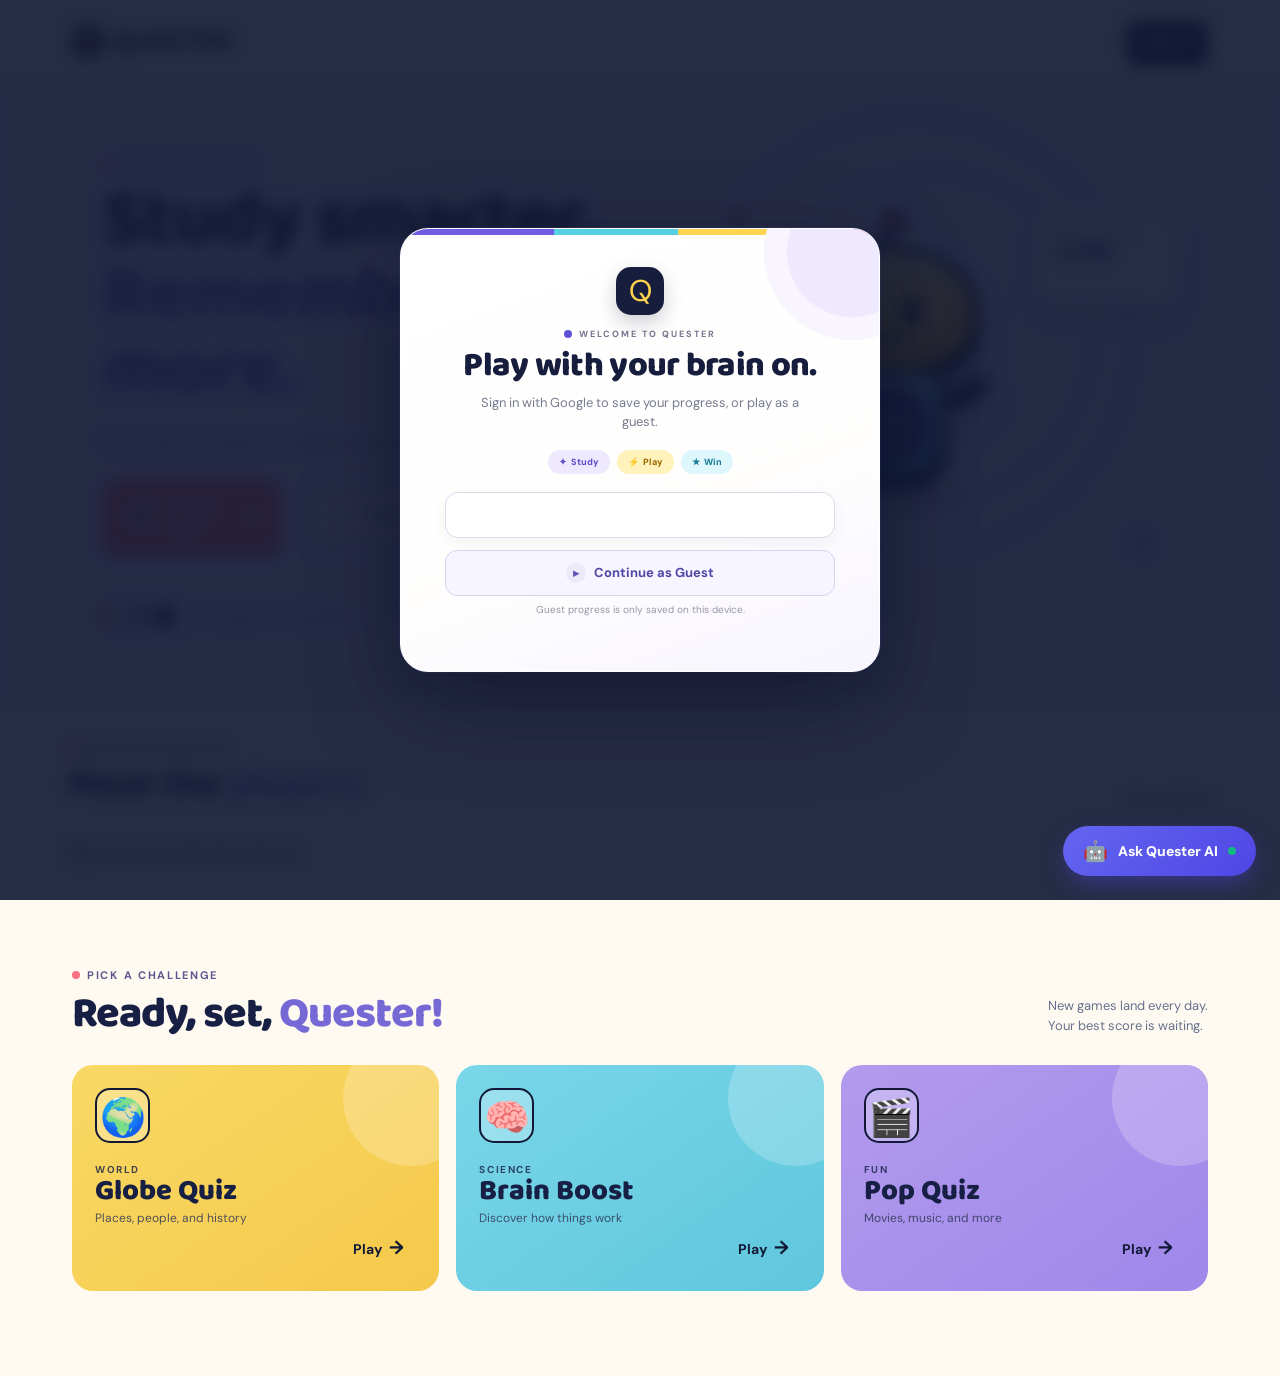
==== index.html @ 25adebd9 "Make room joining immediate and stabilize lobby" ====
<!doctype html>
<html lang="en">
  <head>
    <meta charset="UTF-8" />
    <meta name="viewport" content="width=device-width, initial-scale=1, viewport-fit=cover, interactive-widget=resizes-content" />
    <meta name="theme-color" content="#111833" />
    <title>QUESTER — Play smart</title>
    <link rel="preconnect" href="https://fonts.googleapis.com" />
    <link rel="preconnect" href="https://fonts.gstatic.com" crossorigin />
    <link href="https://fonts.googleapis.com/css2?family=Baloo+2:wght@600;700;800&family=DM+Sans:wght@400;500;700&display=swap" rel="stylesheet" />
    <link rel="stylesheet" href="styles.css?v=8" />
    <style>
      .flashcard-home-button{border:2px solid #7769d5;border-radius:13px;padding:13px 16px;color:#4d409f;background:#fffaf1;text-decoration:none;font:700 14px "DM Sans",sans-serif;white-space:nowrap}
      .flashcard-home-button:hover{background:#ece8ff}
    </style>
    <link rel="stylesheet" href="trivia.css" />
    <link rel="stylesheet" href="multiplayer.css?v=3" />
    <link rel="stylesheet" href="people.css" />
    <link rel="stylesheet" href="bot.css?v=2" />
    <link rel="stylesheet" href="bot-mobile.css?v=2" />
    <link rel="stylesheet" href="avatar.css?v=2" />
    <link rel="stylesheet" href="chat.css" />
    <link rel="stylesheet" href="home-mobile.css?v=8" />
    <script src="https://accounts.google.com/gsi/client" async defer></script>
    <script src="js/config.js?v=3"></script>
  </head>
  <body>
    <div class="noise"></div>
    <header class="topbar">
      <a class="brand" href="#" aria-label="Quester home"><span class="brand-mark">Q</span>QUESTER</a>
      <div class="top-actions" id="guestActions">
        <button class="button small" data-open-auth="login">Sign in</button>
      </div>
      <button class="profile hidden" id="profileButton" type="button" aria-label="Open player dashboard"></button>
    </header>

    <main>
      <section class="hero">
        <div class="hero-copy">
          <p class="eyebrow"><span></span> DAILY BRAIN BOOST</p>
          <h1>Study smarter.<br /><em>Remember more.</em></h1>
          <p class="hero-text">Turn notes into flashcards and play quick quizzes with friends.</p>
          <div class="hero-actions">
            <a class="flashcard-home-button" href="study.html"><span class="action-icon">✦</span><b>Flashcards</b><span class="action-arrow">→</span></a>
            <a class="button play-now home-cta" href="game.html"><span class="action-icon">🎮</span><b>Create room</b><span class="action-arrow">→</span></a>
            <button class="how-button" id="openJoinRoom"><span class="action-icon">👥</span><b>Join room</b><span class="action-arrow">→</span></button>
          </div>
          <div class="social-proof">
            <div class="faces"><b>J</b><b>M</b><b>A</b><b>+</b></div>
            <p>Join <strong>28,000+</strong> curious players</p>
          </div>
        </div>
        <div class="hero-art" aria-hidden="true">
          <div class="orbit orbit-one"></div>
          <div class="orbit orbit-two"></div>
          <div class="spark s1">✦</div>
          <div class="spark s2">✦</div>
          <div class="spark s3">+</div>
          <div class="gizmo-bot">
            <div class="bot-shadow"></div>
            <div class="antenna"></div>
            <div class="bot-head">
              <span class="head-gloss"></span>
              <span class="eye"></span>
              <span class="eye"></span>
              <span class="smile"></span>
            </div>
            <div class="bot-body"><span class="bot-core"></span><span>G</span></div>
            <div class="arm left"><i></i></div>
            <div class="arm right"><i></i></div>
          </div>
          <div class="float-card card-score">
            <small>TODAY'S SCORE</small>
            <strong>1,240</strong>
            <span>↑ 18% from yesterday</span>
          </div>
          <div class="float-card card-streak">
            <span class="fire">🔥</span>
            <div>
              <small>YOUR STREAK</small>
              <strong>7 days</strong>
            </div>
          </div>
        </div>
      </section>

      <section class="people-home" id="peopleHome">
        <div class="people-home-head">
          <div>
            <p class="eyebrow"><span></span> QUESTER COMMUNITY</p>
            <h2>Meet the <em>players.</em></h2>
          </div>
          <a href="#" id="viewProfileLink">View profile →</a>
        </div>
        <div class="people-home-grid" id="peopleHomeGrid"></div>
      </section>

      <section class="games" id="games">
        <div class="section-heading">
          <div>
            <p class="eyebrow"><span></span> PICK A CHALLENGE</p>
            <h2>Ready, set, <em>Quester!</em></h2>
          </div>
          <p>New games land every day.<br />Your best score is waiting.</p>
        </div>
        <div class="game-grid">
          <article class="game-card memory">
            <div class="card-icon">🌍</div>
            <div>
              <p>WORLD</p>
              <h3>Globe Quiz</h3>
              <span>Places, people, and history</span>
            </div>
            <button data-game="world">Play <b>→</b></button>
          </article>
          <article class="game-card words">
            <div class="card-icon">🧠</div>
            <div>
              <p>SCIENCE</p>
              <h3>Brain Boost</h3>
              <span>Discover how things work</span>
            </div>
            <button data-game="science">Play <b>→</b></button>
          </article>
          <article class="game-card logic">
            <div class="card-icon">🎬</div>
            <div>
              <p>FUN</p>
              <h3>Pop Quiz</h3>
              <span>Movies, music, and more</span>
            </div>
            <button data-game="fun">Play <b>→</b></button>
          </article>
        </div>
      </section>
    </main>

    <div class="modal hidden" id="authModal" role="dialog" aria-modal="true" aria-labelledby="authTitle">
      <div class="modal-panel auth-panel">
        <button class="close" data-close="authModal" aria-label="Close">×</button>
        <div class="mini-brand"><span class="brand-mark">Q</span></div>
        <p class="eyebrow center"><span></span> WELCOME TO QUESTER</p>
        <h2 id="authTitle">Play with your brain on.</h2>
        <p class="auth-subtitle" id="authSubtitle">Sign in with Google to save your progress, or play as a guest.</p>
        <div class="auth-perks" aria-hidden="true">
          <span><i>✦</i> Study</span>
          <span><i>⚡</i> Play</span>
          <span><i>★</i> Win</span>
        </div>
        <div class="google-button-shell"><div id="googleSignIn" aria-label="Continue with Google"></div></div>
        <button class="guest-button" id="guestSignIn" type="button"><span>▶</span> Continue as Guest</button>
        <p class="guest-note">Guest progress is only saved on this device.</p>
        <p class="form-note" id="formNote"></p>
      </div>

    </div>
    <div class="modal hidden" id="gameModal" role="dialog" aria-modal="true" aria-labelledby="gameTitle">
      <div class="modal-panel game-panel">
        <button class="close" data-close="gameModal" aria-label="Close">×</button>
        <div class="game-top">
          <span id="gameKind">TRIVIA</span>
          <strong>Score: <b id="score">0</b></strong>
        </div>
        <div class="progress-track"><span id="progressBar"></span></div>
        <p class="question-count" id="questionCount">QUESTION 1 OF 5</p>
        <h2 id="gameTitle">Question goes here</h2>
        <p id="gameInstruction">Choose the best answer.</p>
        <div class="board trivia-board" id="gameBoard"></div>
        <p class="answer-note" id="answerNote"></p>
        <button class="button full hidden" id="nextQuestion">Next question <span>→</span></button>
        <button class="button full hidden" id="restartGame">Play again <span>↻</span></button>
      </div>

    </div>
    <div class="modal hidden" id="joinRoomModal" role="dialog" aria-modal="true" aria-labelledby="joinRoomTitle">
      <div class="modal-panel join-panel">
        <button class="close" id="closeJoinRoom" aria-label="Close">×</button>
        <p class="eyebrow center"><span></span> MULTIPLAYER TRIVIA</p>
        <div class="join-icon">🏆</div>
        <h2 id="joinRoomTitle">Join a room</h2>
        <p>Enter the 6-character room ID shared by your friend.</p>
        <form id="joinRoomForm">
          <input id="homeRoomCode" maxlength="6" inputmode="numeric" pattern="[0-9]{6}" placeholder="ROOM ID" autocomplete="off" required />
          <p class="join-room-note" id="joinRoomNote" aria-live="polite"></p>
          <button class="button full" id="joinRoomSubmit" type="submit">Join game <span>→</span></button>
        </form>
      </div>

    </div>
    <div class="toast hidden" id="toast"></div>
    <script src="app.js?v=14"></script>
    <script src="chat.js?v=2"></script>
  </body>
</html>
---- styles.css ----
:root{--navy:#121936;--ink:#172044;--cream:#fffaf1;--yellow:#ffd84d;--pink:#f86e83;--blue:#72d4e8;--purple:#9f87eb;--muted:#69718d}*{box-sizing:border-box}body{margin:0;background:var(--cream);color:var(--ink);font-family:"DM Sans",sans-serif}.noise{position:fixed;z-index:10;inset:0;pointer-events:none;opacity:.035;background-image:url("data:image/svg+xml,%3Csvg viewBox='0 0 180 180' xmlns='http://www.w3.org/2000/svg'%3E%3Cfilter id='n'%3E%3CfeTurbulence type='fractalNoise' baseFrequency='.9' numOctaves='4' stitchTiles='stitch'/%3E%3C/filter%3E%3Crect width='100%25' height='100%25' filter='url(%23n)' opacity='.8'/%3E%3C/svg%3E")}.topbar{height:82px;max-width:1200px;margin:auto;padding:0 32px;display:flex;align-items:center;justify-content:space-between;position:relative;z-index:20}.brand{font-family:"Baloo 2";font-size:27px;font-weight:800;letter-spacing:1px;color:var(--navy);text-decoration:none;display:flex;gap:8px;align-items:center}.brand-mark{height:31px;width:31px;border-radius:10px;background:var(--navy);color:var(--yellow);display:grid;place-items:center;font-size:21px;line-height:1;transform:rotate(-8deg)}.top-actions{display:flex;align-items:center;gap:20px}.text-button,.how-button{border:0;background:transparent;color:var(--ink);font:700 15px "DM Sans";cursor:pointer}.button{border:0;border-radius:13px;padding:15px 22px;background:var(--navy);color:#fff;font:700 15px "DM Sans";cursor:pointer;box-shadow:0 5px 0 #0a102b;transition:.2s transform,.2s box-shadow}.button:hover{transform:translateY(-2px);box-shadow:0 7px 0 #0a102b}.button:active{transform:translateY(3px);box-shadow:0 2px 0 #0a102b}.button.small{padding:11px 18px;border-radius:11px;font-size:14px}.hidden{display:none!important}.profile{border:3px solid #fff;width:80px;height:80px;border-radius:50%;background:var(--purple);color:#fff;font:800 32px "Baloo 2";cursor:pointer;box-shadow:0 4px 16px #00000028;position:relative;z-index:21;flex-shrink:0;display:grid;place-items:center;padding:0;background-size:cover;background-position:center;background-repeat:no-repeat;overflow:hidden}main{overflow:hidden}.hero{min-height:535px;background:#ece6fd;position:relative;display:flex;gap:30px;padding:76px max(8vw,32px);isolation:isolate}.hero-copy{max-width:530px;z-index:2}.eyebrow{font-size:11px;letter-spacing:1.7px;font-weight:700;color:#5b5790;margin:0 0 12px;display:flex;align-items:center;gap:7px}.eyebrow span{height:8px;width:8px;border-radius:50%;background:var(--pink)}h1,h2,h3{font-family:"Baloo 2";margin:0;font-weight:800;line-height:.96}h1{font-size:clamp(56px,6.1vw,82px);letter-spacing:-2px}h1 em,h2 em{font-style:normal;color:#7769d5}.hero-text{line-height:1.6;color:#59617d;max-width:465px;margin:20px 0 25px;font-size:16px}.hero-actions{display:flex;align-items:center;gap:25px}.play-now{background:var(--pink);box-shadow:0 5px 0 #d84e6c;padding:16px 24px}.play-now:hover{box-shadow:0 7px 0 #d84e6c}.play-now:active{box-shadow:0 2px 0 #d84e6c}.play-now span{font-size:20px;margin-left:13px}.how-button i{font-style:normal;border:1.5px solid var(--ink);border-radius:50%;padding:3px 4px 3px 5px;font-size:10px;margin-right:7px}.social-proof{display:flex;align-items:center;gap:11px;margin-top:53px;font-size:12px;color:#67708a}.social-proof p{margin:0}.faces{display:flex}.faces b{width:25px;height:25px;margin-left:-6px;border:2px solid #ece6fd;border-radius:50%;display:grid;place-items:center;font-size:10px;color:#fff;background:#e28b73}.faces b:nth-child(2){background:#6db9c9}.faces b:nth-child(3){background:#8c78c8}.faces b:nth-child(4){background:var(--navy)}.hero-art{position:relative;flex:1;min-width:420px}.orbit{position:absolute;border:2px solid #c6bcf0;border-radius:50%;z-index:-1}.orbit-one{width:440px;height:440px;top:-42px;left:6%}.orbit-two{width:330px;height:330px;top:13px;left:20%;border-style:dashed}.gizmo-bot{position:absolute;top:87px;left:25%;width:218px;height:270px}.bot-head{height:132px;width:190px;background:var(--yellow);border:7px solid var(--navy);border-radius:49% 49% 43% 43%;position:relative;display:flex;align-items:center;justify-content:center;gap:31px;box-shadow:inset 0 -9px #e5b937}.eye{height:28px;width:19px;background:var(--navy);border-radius:50%}.smile{position:absolute;bottom:25px;width:34px;height:17px;border:5px solid var(--navy);border-top:0;border-radius:0 0 30px 30px}.antenna{height:34px;width:8px;background:var(--navy);position:absolute;top:-26px;left:91px;transform:rotate(18deg)}.antenna:after{content:"";height:18px;width:18px;background:var(--pink);border:4px solid var(--navy);border-radius:50%;position:absolute;top:-12px;left:-6px}.bot-body{position:absolute;top:123px;left:35px;width:123px;height:112px;border-radius:22px 22px 39px 39px;background:var(--blue);border:7px solid var(--navy);display:grid;place-items:center;font:800 57px "Baloo 2";color:var(--navy)}.arm{position:absolute;top:145px;width:42px;height:17px;background:var(--navy);border-radius:15px}.arm.left{left:2px;transform:rotate(31deg)}.arm.right{right:19px;transform:rotate(-31deg)}.float-card{position:absolute;background:#fff;border-radius:13px;padding:14px 16px;box-shadow:0 13px 25px #50477a22}.float-card small{display:block;font-size:9px;font-weight:700;letter-spacing:1.1px;color:#727993}.float-card strong{display:block;font:800 24px "Baloo 2";line-height:1.05}.float-card span{font-size:10px;color:#3aab7b}.card-score{top:57px;right:0;transform:rotate(4deg)}.card-streak{display:flex;gap:8px;align-items:center;bottom:67px;left:1%;transform:rotate(-4deg)}.card-streak .fire{font-size:27px}.card-streak strong{font-size:18px}.spark{position:absolute;font-weight:bold;color:var(--pink);font-size:30px}.s1{top:39px;left:12%}.s2{bottom:65px;right:5%;color:#796cda}.s3{top:135px;right:8%;font-size:42px;color:#79cfdd}.games{max-width:1200px;margin:auto;padding:75px 32px 85px}.section-heading{display:flex;justify-content:space-between;align-items:end;margin-bottom:30px}.section-heading h2{font-size:43px;letter-spacing:-1px}.section-heading>p{color:#68718d;font-size:13px;line-height:1.5;margin:0}.game-grid{display:grid;grid-template-columns:repeat(3,1fr);gap:17px}.game-card{min-height:226px;padding:23px;border-radius:21px;display:flex;flex-direction:column;position:relative;overflow:hidden;transition:all 0.3s cubic-bezier(0.4,0,0.2,1);cursor:default}.game-card:hover{transform:translateY(-6px);box-shadow:0 20px 40px -12px rgba(0,0,0,0.2)}.game-card:after{content:"";width:135px;height:135px;border-radius:50%;position:absolute;right:-39px;top:-34px;background:#ffffff35;transition:all 0.4s ease}.game-card:hover:after{transform:scale(1.3);right:-25px;top:-25px}.memory{background:linear-gradient(145deg,#f9d864,#f5c94b)}.words{background:linear-gradient(145deg,#7ad6e9,#5fc7dd)}.logic{background:linear-gradient(145deg,#b29bed,#9f87eb)}.card-icon{font:800 37px "Baloo 2";width:55px;height:55px;border:2px solid var(--navy);border-radius:15px;display:grid;place-items:center;background:#fff4;color:var(--navy);transition:all 0.3s ease}.game-card:hover .card-icon{transform:scale(1.1) rotate(-5deg);background:#ffffff55}.game-card p{font-size:10px;font-weight:700;letter-spacing:1.6px;margin:20px 0 2px;opacity:0.8}.game-card h3{font-size:29px;transition:all 0.2s ease}.game-card:hover h3{transform:translateX(4px)}.game-card span{font-size:12px;color:#303958;opacity:0.85}.game-card button{align-self:flex-end;margin-top:auto;background:transparent;border:0;color:var(--navy);font:700 14px "DM Sans";cursor:pointer;transition:all 0.2s ease;padding:8px 12px;border-radius:10px}.game-card button:hover{background:#00000015;transform:translateX(2px)}.game-card button b{font-size:19px;margin-left:4px}.modal{position:fixed;z-index:50;inset:0;background:#11183399;display:grid;place-items:center;padding:20px}.modal-panel{background:var(--cream);width:min(100%,445px);border-radius:24px;padding:34px;position:relative;box-shadow:0 20px 60px #0005}.close{position:absolute;right:17px;top:13px;border:0;background:transparent;font-size:30px;color:#69718d;cursor:pointer}.mini-brand{display:flex;justify-content:center;margin-bottom:18px}.mini-brand .brand-mark{width:39px;height:39px;font-size:26px}.center{justify-content:center}.auth-panel h2{text-align:center;font-size:35px;letter-spacing:-.7px}.auth-subtitle{text-align:center;color:var(--muted);font-size:13px;margin:8px auto 21px;line-height:1.5}.google-button{width:100%;border:1px solid #d8dae3;background:#fff;border-radius:12px;padding:13px;cursor:pointer;color:#29304a;font:700 14px "DM Sans"}.google-g{font:700 20px Arial;color:#4285f4;margin-right:9px}.divider{display:flex;align-items:center;gap:10px;color:#9aa0b2;font-size:11px;margin:19px 0}.divider:before,.divider:after{content:"";height:1px;background:#e0e1e7;flex:1}form label{font-size:12px;font-weight:700;display:block;margin:12px 0;color:#434b69}input{display:block;width:100%;margin-top:6px;padding:12px;border:1px solid #d7d9e3;border-radius:10px;background:#fff;font:14px "DM Sans";outline-color:#8576dc}.full{width:100%;margin-top:10px}.switch-copy,.form-note{text-align:center;font-size:12px;color:#69718d;margin:20px 0 0}.switch-copy button{border:0;background:transparent;color:#7263d1;font-weight:700;cursor:pointer}.form-note{color:#e15870;margin-top:10px;min-height:15px}.game-panel{width:min(100%,500px);text-align:center}.game-top{display:flex;justify-content:space-between;font-size:11px;font-weight:700;color:#6c7390;letter-spacing:1px}.game-top b{color:#7668d4}.game-panel h2{font-size:39px;margin-top:19px}.game-panel>p{font-size:13px;color:#6b728c;margin:5px 0 19px}.board{display:grid;grid-template-columns:repeat(4,1fr);gap:10px}.tile{aspect-ratio:1;border:0;border-radius:13px;background:#7769d5;color:transparent;font:700 28px "Baloo 2";cursor:pointer;transition:.2s transform,.2s background}.tile:hover{transform:translateY(-2px)}.tile.revealed,.tile.matched{background:#f7d965;color:var(--navy)}.tile.matched{background:#86d9ae}.toast{position:fixed;bottom:25px;left:50%;transform:translateX(-50%);z-index:100;background:var(--navy);color:#fff;padding:12px 17px;border-radius:10px;font-size:13px;box-shadow:0 4px 20px #0003}@media(max-width:760px){.topbar{padding:0 19px;height:71px}.hero{padding:56px 25px 46px;min-height:0}.hero-art{display:none}.hero-copy{max-width:none}.social-proof{margin-top:37px}.games{padding:52px 20px}.section-heading{align-items:start}.section-heading>p{display:none}.game-grid{grid-template-columns:1fr}.game-card{min-height:180px}.top-actions{gap:10px}h1{font-size:58px}.modal-panel{padding:29px 22px}}

.auth-required{overflow:hidden}.auth-required #authModal{background:#111833e8;backdrop-filter:blur(8px)}.auth-required #authModal .close{display:none}.auth-required #authModal .modal-panel{animation:auth-arrive .28s ease-out}@keyframes auth-arrive{from{opacity:0;transform:translateY(14px) scale(.98)}to{opacity:1;transform:none}}
.guest-button{display:flex;align-items:center;justify-content:center;gap:8px;width:100%;margin-top:11px;padding:12px;border:1.5px solid #d2cbea;border-radius:12px;background:#f3f0ff;color:#5b4dc7;font:800 13px "DM Sans",sans-serif;cursor:pointer;transition:.18s}.guest-button:hover{border-color:#8f82e3;background:#eae5ff;transform:translateY(-1px)}.guest-button span{display:grid;width:20px;height:20px;place-items:center;border-radius:50%;background:#ded7ff;font-size:8px}.guest-note{margin:7px 0 0;color:#9993aa;font-size:10px;text-align:center}

/* Login quest — colorful for kids, clean for focus */
#authModal{background:linear-gradient(145deg,#201b4acc,#152348df);backdrop-filter:blur(7px)}
#authModal:before,#authModal:after{position:absolute;border-radius:50%;content:"";pointer-events:none}
#authModal:before{top:7%;left:7%;width:150px;height:150px;border:3px dashed #ffd64f66}
#authModal:after{right:8%;bottom:8%;width:110px;height:110px;background:#4fd2e52e;box-shadow:0 0 0 24px #795fe91c}
#authModal .auth-panel{overflow:hidden;width:min(100%,470px);padding:28px 36px 30px;border:1px solid #fff;border-top:7px solid #ffd34e;border-radius:26px;background:#fffdf7;box-shadow:0 26px 70px #090d2959}
#authModal .auth-panel:before{position:absolute;top:0;left:0;width:100%;height:7px;background:linear-gradient(90deg,#ff6684 0 25%,#ffd34e 25% 50%,#53cce4 50% 75%,#7663df 75%);content:""}
#authModal .auth-panel:after{position:absolute;z-index:0;top:-50px;right:-55px;width:145px;height:145px;border-radius:48%;background:#eee9ff;content:"";transform:rotate(25deg)}
#authModal .auth-panel>*{position:relative;z-index:1}
#authModal .mini-brand{margin-bottom:10px}
#authModal .mini-brand .brand-mark{width:46px;height:46px;border:3px solid #fff;border-radius:15px;background:#171b43;color:#ffd34e;font-size:29px;box-shadow:5px 5px 0 #dcd4ff;transform:rotate(-7deg)}
#authModal .eyebrow{margin-bottom:8px;color:#6f66a1;font-size:9px}
#authModal .eyebrow span{background:#ff6684;box-shadow:0 0 0 4px #ffe4e9}
#authModal .auth-panel h2{font-size:32px;color:#171b43}
#authModal .auth-subtitle{margin:6px auto 12px;color:#77718d}
.auth-perks{display:flex;justify-content:center;gap:7px;margin-bottom:15px}.auth-perks span{display:inline-flex;align-items:center;gap:4px;padding:5px 9px;border-radius:20px;font-size:9px;font-weight:800}.auth-perks span:nth-child(1){background:#eee9ff;color:#5e4dc9}.auth-perks span:nth-child(2){background:#fff2bb;color:#9a6a00}.auth-perks span:nth-child(3){background:#ddf7fc;color:#167c92}.auth-perks i{font-style:normal}
#authModal .google-button{padding:11px;border:1.5px solid #d9dfec;border-radius:11px;background:#fff;box-shadow:0 3px 0 #e4e7ee;transition:.15s}
#authModal .google-button:hover{border-color:#72a7f7;background:#f5f9ff;transform:translateY(1px);box-shadow:0 2px 0 #dbe5f4}
.google-button-shell{display:flex;width:100%;min-height:44px;align-items:center;justify-content:center;border-radius:11px;background:#fff}.google-button-shell>div{display:flex;width:100%;justify-content:center}.google-button-shell iframe{max-width:100%!important}.google-setup-error{padding:10px 12px;border:1px solid #ffd0d8;border-radius:10px;background:#fff1f4;color:#b52d4b;font-size:11px;text-align:center}
#authModal .guest-button{margin-top:9px;padding:10px;border-color:#d3c9ff;border-radius:11px;background:linear-gradient(135deg,#f2efff,#eae5ff);box-shadow:0 3px 0 #d2c8ff}
#authModal .guest-note{margin-top:5px}
#authModal .divider{margin:14px 0 10px}
#authModal form label{margin:9px 0;color:#48435e;font-size:11px}
#authModal form input{margin-top:5px;padding:11px 13px;border:1.5px solid #ddd9e8;border-radius:10px;background:#fff}
#authModal form label:first-child input:focus{border-color:#54bfd5;outline:3px solid #dff7fc}
#authModal form label:nth-child(2) input:focus{border-color:#8978e3;outline:3px solid #eeeaff}
#authModal #authSubmit{margin-top:12px;padding:13px;background:linear-gradient(135deg,#ff6684,#ed4f72);box-shadow:0 5px 0 #c8375a}
#authModal #authSubmit:hover{box-shadow:0 7px 0 #c8375a}
#authModal .switch-copy{margin-top:16px}
#authModal .switch-copy button{color:#6754da}
#authModal .close{z-index:3;display:grid;width:32px;height:32px;place-items:center;border-radius:50%;background:#f0edf8;color:#716b85;font-size:22px}
.auth-required #authModal .close{display:none}
@media(max-width:520px){#authModal{padding:10px}#authModal .auth-panel{padding:23px 20px 24px;border-radius:22px;max-height:96vh}#authModal .auth-panel h2{font-size:28px}.auth-perks{margin-bottom:12px}#authModal .google-button{padding:10px}#authModal .divider{margin:12px 0 8px}}

/* Formal authentication layout */
#authModal{padding:20px;background:#151b35d9;align-items:center;overflow-y:auto}
#authModal:before,#authModal:after{display:none}
#authModal .auth-panel{width:min(100%,460px);max-height:calc(100vh - 40px);padding:31px 38px 29px;border:1px solid #e6e3ee;border-top:0;border-radius:20px;background:#fff;box-shadow:0 24px 65px #090d294d;overflow-y:auto}
#authModal .auth-panel:before{height:4px;background:#5b50d6}
#authModal .auth-panel:after{display:none}
#authModal .mini-brand{margin-bottom:12px}
#authModal .mini-brand .brand-mark{width:42px;height:42px;border:0;border-radius:12px;background:#171d3d;color:#ffd24d;font-size:26px;box-shadow:none;transform:none}
#authModal .eyebrow{margin-bottom:7px;color:#77728d;letter-spacing:1.4px}
#authModal .eyebrow span{background:#5b50d6;box-shadow:none}
#authModal .auth-panel h2{font-family:"Baloo 2",sans-serif;font-size:31px;color:#171d3d;letter-spacing:-.4px}
#authModal .auth-subtitle{max-width:330px;margin:6px auto 18px;color:#777b90;font-size:12px}
#authModal .auth-perks{display:none}
.google-button-shell{min-height:44px;border:0;background:transparent}
.google-button-shell>div{width:100%}
#authModal .guest-button{margin-top:10px;padding:11px;border:1px solid #d9d6e5;border-radius:9px;background:#fff;color:#555066;box-shadow:none;font-weight:700}
#authModal .guest-button:hover{border-color:#8c82cd;background:#f8f7fc;transform:none}
#authModal .guest-button span{background:#ece9f8;color:#6257b7}
#authModal .guest-note{margin:6px 0 0;color:#9995a6}
#authModal .divider{margin:17px 0 12px;color:#9a97a8}
#authModal form label{margin:11px 0;color:#464b61;font-size:11px}
#authModal form input{padding:12px 13px;border:1px solid #d9dce6;border-radius:9px;background:#fff}
#authModal form label:first-child input:focus,#authModal form label:nth-child(2) input:focus{border-color:#6559c9;outline:3px solid #eeecfb}
#authModal #authSubmit{margin-top:13px;padding:13px;border-radius:10px;background:#171d3d;box-shadow:0 4px 0 #0c112a}
#authModal #authSubmit:hover{box-shadow:0 5px 0 #0c112a;transform:translateY(-1px)}
#authModal .switch-copy{margin-top:17px;color:#777b90}
#authModal .switch-copy button{color:#5b50d6}
#authModal .close{top:14px;right:14px;width:30px;height:30px;border-radius:8px;background:#f3f2f7;color:#777386}
@media(max-width:520px){#authModal{padding:10px;align-items:center}#authModal .auth-panel{max-height:calc(100vh - 20px);padding:25px 20px 23px;border-radius:16px}#authModal .auth-panel h2{font-size:27px}#authModal .auth-subtitle{margin-bottom:15px}#authModal .divider{margin:14px 0 9px}}

/* Mobile Responsive Game Modals & Custom Button System */
@media (max-width: 640px) {
  .modal {
    padding: 12px !important;
  }
  .modal-panel {
    width: 100% !important;
    padding: 24px 18px !important;
    border-radius: 22px !important;
    max-height: 92vh;
    overflow-y: auto;
  }
  .game-panel h2 {
    font-size: 24px !important;
  }
}

/* Compact auth card — final overrides */
#authModal .auth-panel{
  width:min(calc(100vw - 28px),410px)!important;
  max-height:calc(100vh - 28px)!important;
  padding:23px 28px 22px!important;
  border-radius:17px!important;
}
#authModal .mini-brand{margin-bottom:8px}
#authModal .mini-brand .brand-mark{width:36px;height:36px;border-radius:10px;font-size:23px}
#authModal .eyebrow{margin-bottom:5px;font-size:8px}
#authModal .auth-panel h2{font-size:27px;line-height:1}
#authModal .auth-subtitle{margin:5px auto 12px;font-size:11px}
#authModal .google-button-shell{min-height:36px}
#authModal .guest-button{margin-top:7px;padding:8px}
#authModal .guest-note{margin-top:4px;font-size:9px}
#authModal .divider{margin:11px 0 8px}
#authModal form label{margin:7px 0;font-size:10px}
#authModal form input{margin-top:4px;padding:9px 11px}
#authModal #authSubmit{margin-top:9px;padding:10px}
#authModal .switch-copy{margin-top:13px}
#authModal .form-note{margin-top:7px}
#authModal .close{right:10px!important;left:auto!important;top:10px!important;width:27px;height:27px;font-size:19px}
.auth-required #authModal .close{display:none!important}
@media(max-width:430px){
  #authModal{padding:8px!important}
  #authModal .auth-panel{width:min(calc(100vw - 16px),380px)!important;max-height:calc(100vh - 16px)!important;padding:20px 18px 19px!important;border-radius:15px!important}
  #authModal .auth-panel h2{font-size:25px}
}

/* Stable mobile sign-in: no focus zoom, no clipped Google button */
html{max-width:100%;overflow-x:hidden;-webkit-text-size-adjust:100%;text-size-adjust:100%}
body{max-width:100%;overflow-x:hidden}
#authModal{min-height:100vh;min-height:100dvh}
#authModal .auth-panel{max-height:calc(100vh - 28px)!important;max-height:calc(100dvh - 28px)!important}
#authModal button,#authModal a,#authModal input{touch-action:manipulation}
#authModal .google-button-shell{max-width:100%;overflow:hidden}
#authModal .google-button-shell>div{min-width:0;max-width:100%}
#authModal .google-button-shell iframe{display:block;max-width:100%!important}
.google-button-shell>.google-external-panel{display:grid;gap:5px;width:100%;justify-items:stretch}
.google-external-link{display:grid;grid-template-columns:28px 1fr auto;gap:10px;align-items:center;min-height:46px;padding:7px 11px;border:1px solid #d9dce6;border-radius:10px;background:#fff;color:#232a43;text-align:left;text-decoration:none}
.google-external-link:hover{border-color:#8aaef0;background:#f8faff}
.google-external-g{color:#4285f4;font:700 20px Arial,sans-serif;text-align:center}
.google-external-copy{display:flex;min-width:0;flex-direction:column;line-height:1.15}
.google-external-copy strong{font-size:13px}
.google-external-copy small{margin-top:2px;color:#777b90;font-size:9px}
.google-external-arrow{color:#5b50d6;font-size:16px}
.google-external-help{margin:0!important;color:#777b90!important;font-size:10px!important;line-height:1.35!important;text-align:center}
@media(max-width:640px){
  #authModal form input{font-size:16px!important}
}
@media(max-width:430px){
  #authModal .auth-panel{max-height:calc(100vh - 16px)!important;max-height:calc(100dvh - 16px)!important}
}

/* Welcoming Google / guest sign-in card */
#authModal{
  padding:24px!important;
  background:
    radial-gradient(circle at 18% 18%,#7867e555 0 100px,transparent 220px),
    radial-gradient(circle at 84% 82%,#55cde244 0 90px,transparent 210px),
    #111936e8;
  backdrop-filter:blur(10px);
}
#authModal .auth-panel{
  width:min(calc(100vw - 32px),480px)!important;
  padding:38px 44px 34px!important;
  border:1px solid #ffffff!important;
  border-radius:28px!important;
  background:linear-gradient(160deg,#fff 0%,#fffefd 62%,#f7f4ff 100%)!important;
  box-shadow:0 30px 90px #05091a75,0 0 0 1px #7969df20!important;
  overflow:hidden;
}
#authModal .auth-panel:before{
  height:6px!important;
  background:linear-gradient(90deg,#6e5ce1 0 32%,#57cfe2 32% 58%,#ffd451 58% 78%,#fa6a84 78%)!important;
}
#authModal .auth-panel:after{
  display:block!important;
  z-index:0;
  top:-72px;
  right:-68px;
  width:190px;
  height:190px;
  border-radius:50%;
  background:radial-gradient(circle,#eee9ff 0 48%,#f8f5ff 49% 65%,transparent 66%);
  content:"";
}
#authModal .mini-brand{margin-bottom:13px}
#authModal .mini-brand .brand-mark{
  width:48px;
  height:48px;
  border-radius:15px;
  font-size:30px;
  box-shadow:0 8px 20px #12193635;
}
#authModal .eyebrow{margin-bottom:8px;font-size:9px;letter-spacing:2px}
#authModal .auth-panel h2{font-size:34px;line-height:1.04;letter-spacing:-.7px}
#authModal .auth-subtitle{max-width:340px;margin:9px auto 18px;font-size:13px;line-height:1.5}
#authModal .auth-perks{
  display:flex;
  justify-content:center;
  gap:7px;
  margin:0 0 18px;
}
#authModal .auth-perks span{padding:6px 11px;font-size:9px}
#authModal .google-button-shell{
  min-height:46px;
  padding:3px;
  border:1px solid #d8ddec;
  border-radius:13px;
  background:#fff;
  box-shadow:0 5px 16px #1720440d;
}
#authModal .guest-button{
  min-height:46px;
  margin-top:12px;
  padding:11px;
  border-color:#d8d2ed;
  border-radius:12px;
  background:#f7f5ff;
  color:#5046a5;
}
#authModal .guest-button:hover{border-color:#a59ae0;background:#f0edff}
#authModal .guest-note{margin-top:7px;font-size:10px}
#authModal .form-note{margin-top:9px;min-height:12px}
.google-external-link{
  grid-template-columns:30px 1fr auto;
  min-height:46px;
  border:0;
  border-radius:10px;
}
.google-external-g{display:grid;width:20px;height:20px;place-items:center}
.google-external-g svg{display:block;width:20px;height:20px}
.google-external-copy strong{font-size:14px}
.google-external-copy small{font-size:10px}
@media(max-width:520px){
  #authModal{padding:10px!important}
  #authModal .auth-panel{
    width:min(calc(100vw - 20px),420px)!important;
    padding:29px 22px 26px!important;
    border-radius:22px!important;
  }
  #authModal .mini-brand .brand-mark{width:44px;height:44px;font-size:27px}
  #authModal .auth-panel h2{font-size:30px}
  #authModal .auth-subtitle{font-size:12px}
  #authModal .auth-perks{margin-bottom:15px}
}
---- trivia.css ----
/* GIZMO — Trivia Board & Quiz Game CSS */
/* ============================================= */
/* UI IMPROVEMENT: Enhanced answer buttons & animations */

.game-panel h2 {
  font-family: "Baloo 2", sans-serif;
  font-size: clamp(26px, 4vw, 36px);
  font-weight: 800;
  margin-top: 14px;
  line-height: 1.15;
  color: #1e1b4b;
}

.progress-track {
  height: 9px;
  background: #e2e8f0;
  border-radius: 999px;
  margin: 18px 0 14px;
  overflow: hidden;
  box-shadow: inset 0 1px 3px rgba(0,0,0,0.05);
}

.progress-track span {
  display: block;
  width: 20%;
  height: 100%;
  background: linear-gradient(90deg, #818cf8 0%, #6366f1 50%, #4f46e5 100%);
  background-size: 200% 100%;
  border-radius: 999px;
  transition: width 0.5s cubic-bezier(0.4, 0, 0.2, 1);
  animation: progressGlow 2s ease infinite;
}

@keyframes progressGlow {
  0% { background-position: 100% 0; }
  50% { background-position: 0% 0; }
  100% { background-position: 100% 0; }
}

.question-count {
  font-size: 11px !important;
  letter-spacing: 1.5px;
  font-weight: 800;
  color: #6366f1 !important;
  margin: 0 0 8px 0 !important;
  text-transform: uppercase;
}

.trivia-board {
  display: grid;
  grid-template-columns: 1fr 1fr;
  gap: 12px;
  text-align: left;
  margin-top: 18px;
}

/* TRIVIA ANSWER BUTTONS — Enhanced */
.answer {
  min-height: 64px;
  border: 2px solid #e2e8f0;
  border-radius: 18px;
  background: #ffffff;
  padding: 16px 18px;
  color: #1e293b;
  font: 700 15px "DM Sans", sans-serif;
  cursor: pointer;
  display: flex;
  align-items: center;
  transition: all 0.25s cubic-bezier(0.4, 0, 0.2, 1);
  box-shadow: 0 4px 12px rgba(15, 23, 42, 0.02);
  outline: none;
  -webkit-appearance: none;
  appearance: none;
  animation: answerFadeIn 0.3s ease-out;
}

@keyframes answerFadeIn {
  from { opacity: 0; transform: translateY(10px); }
  to { opacity: 1; transform: translateY(0); }
}

.answer:hover:not(:disabled) {
  border-color: #6366f1;
  background: #f8fafc;
  transform: translateY(-3px);
  box-shadow: 0 8px 24px rgba(99, 102, 241, 0.15);
}

.answer:active:not(:disabled) {
  transform: translateY(0) scale(0.98);
}

.answer:disabled {
  cursor: default;
}

.answer-letter {
  display: inline-grid;
  place-items: center;
  width: 30px;
  height: 30px;
  border-radius: 10px;
  background: #e0e7ff;
  color: #4338ca;
  font-weight: 800;
  font-size: 13px;
  flex-shrink: 0;
  margin-right: 14px;
  transition: all 0.2s ease;
}

/* Answer States — Enhanced Animations */
.answer.correct {
  border-color: #22c55e !important;
  background: #dcfce7 !important;
  color: #15803d !important;
  box-shadow: 0 6px 20px rgba(34, 197, 94, 0.25) !important;
  animation: correctBounce 0.5s ease !important;
}

@keyframes correctBounce {
  0% { transform: scale(1); }
  30% { transform: scale(1.04); }
  60% { transform: scale(0.98); }
  100% { transform: scale(1); }
}

.answer.correct .answer-letter {
  background: #22c55e !important;
  color: #ffffff !important;
}

.answer.wrong {
  border-color: #ef4444 !important;
  background: #fee2e2 !important;
  color: #b91c1c !important;
  box-shadow: 0 6px 20px rgba(239, 68, 68, 0.25) !important;
  animation: wrongShake 0.45s ease !important;
}

@keyframes wrongShake {
  0%, 100% { transform: translateX(0); }
  15% { transform: translateX(-8px); }
  30% { transform: translateX(8px); }
  45% { transform: translateX(-6px); }
  60% { transform: translateX(6px); }
  75% { transform: translateX(-3px); }
  90% { transform: translateX(3px); }
}

.answer.wrong .answer-letter {
  background: #ef4444 !important;
  color: #ffffff !important;
}

/* Keep both the selected wrong answer and the correct answer visible. */
.answer.correct::after,
.answer.wrong::after {
  margin-left: auto;
  padding: 4px 8px;
  border-radius: 999px;
  font-size: 11px;
  font-weight: 800;
  animation: answerLabelIn 0.3s ease both;
}

.answer.correct::after {
  content: "Correct";
  background: #bbf7d0;
  color: #166534;
}

.answer.wrong::after {
  content: "Your answer";
  background: #fecdd3;
  color: #be123c;
}

@keyframes answerLabelIn {
  from { opacity: 0; transform: translateX(-6px); }
  to { opacity: 1; transform: translateX(0); }
}

.answer-note {
  min-height: 22px !important;
  margin: 16px 0 0 !important;
  color: #64748b !important;
  font-size: 14px;
  font-weight: 700;
  text-align: center;
  animation: fadeInUp 0.3s ease;
}

.answer-note:not(:empty) {
  color: #334155 !important;
  animation: feedbackReveal 0.35s ease both;
}

@keyframes feedbackReveal {
  from { opacity: 0; transform: translateY(7px); }
  to { opacity: 1; transform: translateY(0); }
}

/* game.css resets every button inside .play-page; restore the quiz card styling. */
.play-page .answer {
  min-height: 72px !important;
  border: 2px solid #e2e8f0 !important;
  border-radius: 16px !important;
  background: #ffffff !important;
  padding: 16px 18px !important;
  color: #1e293b !important;
  box-shadow: 0 4px 12px rgba(15, 23, 42, 0.04) !important;
}

.play-page .answer:hover:not(:disabled) {
  border-color: #818cf8 !important;
  background: #f8faff !important;
}

@keyframes fadeInUp {
  from { opacity: 0; transform: translateY(8px); }
  to { opacity: 1; transform: translateY(0); }
}

/* RESPONSIVE MOBILE TRIVIA BOARD */
@media (max-width: 640px) {
  .trivia-board {
    grid-template-columns: 1fr;
    gap: 10px;
  }

  .answer {
    min-height: 56px;
    padding: 14px 16px;
    font-size: 14px;
    border-radius: 16px;
  }

  .answer-letter {
    width: 26px;
    height: 26px;
    font-size: 12px;
  }
}
---- multiplayer.css ----
.follow-player{border:0;border-radius:999px;background:#e6defd;color:#5949b6;padding:5px 9px;font:700 11px 'DM Sans',sans-serif;cursor:pointer}.follow-player:hover{background:#6d5bd0;color:#fff}.join-panel{text-align:center;max-width:390px}.join-panel h2{margin:8px 0}.join-panel p{color:#69718d;font-size:14px;margin:0 0 18px}.join-icon{width:58px;height:58px;margin:12px auto;border-radius:18px;display:grid;place-items:center;background:#f9d864;font-size:29px}.join-panel input{box-sizing:border-box;width:100%;padding:13px;border:1px solid #d8d1ed;border-radius:11px;text-align:center;text-transform:uppercase;letter-spacing:3px;font:700 17px 'DM Sans',sans-serif;margin-bottom:12px}
.join-room-note{min-height:16px!important;margin:-4px 0 7px!important;color:#c53d59!important;font-size:11px!important;font-weight:700}.join-panel button[type="submit"]:disabled{cursor:wait;opacity:.7}

/* Friendly room validation feedback */
.join-room-note:empty{display:none!important}
.join-room-note:not(:empty){
  display:flex;
  align-items:center;
  gap:9px;
  min-height:0!important;
  margin:0 0 11px!important;
  padding:9px 11px;
  border:1px solid #ffc7d0;
  border-left:4px solid #ef5d79;
  border-radius:11px;
  background:linear-gradient(100deg,#fff0f3,#fff8f9);
  color:#9f2943!important;
  font-size:10px!important;
  font-weight:700;
  line-height:1.4;
  text-align:left;
  box-shadow:0 4px 12px #b52d4b0d;
  animation:room-error-in .22s ease-out;
}
.join-room-note:not(:empty):before{
  display:grid;
  flex:0 0 24px;
  width:24px;
  height:24px;
  place-items:center;
  border-radius:8px;
  background:#ffd9df;
  color:#c93655;
  content:"!";
  font:900 13px "DM Sans",sans-serif;
}
@keyframes room-error-in{
  from{opacity:0;transform:translateY(-4px)}
  to{opacity:1;transform:none}
}
.join-panel:has(.join-room-note:not(:empty)) #homeRoomCode{
  border-color:#f08ba0!important;
  background:#fffafb!important;
  box-shadow:0 0 0 3px #ffe4e9!important;
}
---- people.css ----
.people-home{max-width:1240px;margin:0 auto;padding:36px 48px 14px}.people-home-head{display:flex;justify-content:space-between;align-items:end}.people-home h2{font-size:38px;margin:4px 0}.people-home-head>a{color:#5547ad;font-size:13px;font-weight:700;text-decoration:none}.people-home-grid{display:grid;grid-template-columns:repeat(3,1fr);gap:14px;margin-top:18px}.people-home-card{background:#fff;border:1px solid #e5dff1;border-radius:18px;padding:16px;display:flex;flex-direction:column;align-items:flex-start}.people-home-card b,.people-home-card .player-photo{display:grid;place-items:center;width:56px;height:56px;border-radius:16px;background:#f7d566;color:#302759;font:800 22px 'Baloo 2';background-size:cover;background-position:center}.people-home-card h3{margin:10px 0 2px;font-size:17px}.people-home-card p{color:#827b9b;font-size:12px;margin:0 0 12px}.people-home-card button{width:100%;border:1px solid #d6ceed;border-radius:9px;padding:8px;background:#fff;color:#5949b6;font-weight:700;cursor:pointer}.people-home-card button.following{background:#6d5bd0;border-color:#6d5bd0;color:#fff}@media(max-width:720px){.people-home{padding:29px 20px 7px}.people-home h2{font-size:31px}.people-home-grid{grid-template-columns:1fr 1fr}.people-home-head{align-items:flex-start;flex-direction:column;gap:7px}}
---- bot.css ----
/* Home mascot: a calm pose with one friendly high-five. */
.gizmo-bot {
  transform-origin: center bottom;
  filter: drop-shadow(0 18px 14px #45356b33);
}

.bot-shadow {
  position: absolute;
  bottom: 5px;
  left: 36px;
  width: 142px;
  height: 24px;
  border-radius: 50%;
  background: #584a7a2e;
  filter: blur(5px);
}

.bot-head {
  background: linear-gradient(145deg, #ffe66d 0%, #ffd84d 55%, #efb929 100%);
  box-shadow: inset 10px 12px 18px #fff7bd, inset -10px -12px 17px #d99f1f, 0 10px 0 #0e1532 !important;
}

.head-gloss {
  position: absolute;
  top: 18px;
  left: 27px;
  width: 68px;
  height: 27px;
  border-radius: 50%;
  background: #fff8c880;
  transform: rotate(-18deg);
}

.eye {
  position: relative;
  background: linear-gradient(90deg, #101735, #242d5b) !important;
}

.eye::after {
  position: absolute;
  top: 4px;
  left: 4px;
  width: 5px;
  height: 7px;
  border-radius: 50%;
  background: #fff;
  content: '';
}

.bot-body {
  background: linear-gradient(145deg, #8ce9f5, #55c6df 58%, #3babc9) !important;
  box-shadow: inset 8px 9px 14px #ccfbff, inset -8px -10px 13px #319dbd, 0 9px 0 #0e1532 !important;
}

.bot-core {
  position: absolute;
  width: 66px;
  height: 66px;
  border-radius: 50%;
  background: radial-gradient(circle, #f7f7ff 0 14%, #b5a8ff 17%, #6555bd 44%, #30276f 68%);
  box-shadow: 0 0 0 5px #27305a, 0 0 24px #8d7aff;
}

.bot-body > span:last-child {
  position: relative;
  z-index: 2;
}

.arm {
  height: 22px !important;
  background: linear-gradient(#293260, #101735) !important;
}

.arm i {
  position: absolute;
  top: 3px;
  display: block;
  width: 16px;
  height: 16px;
  border: 4px solid #101735;
  border-radius: 50%;
  background: #8ce9f5;
}

.arm.left i { left: -7px; }
.arm.right i { right: -7px; }

/* The left arm stays relaxed; the right arm periodically raises for a high-five. */
.arm.left {
  transform: rotate(31deg);
  animation: none;
}

.arm.right {
  transform-origin: 12% 50%;
  animation: gizmo-high-five 4.8s ease-in-out infinite;
}

@keyframes gizmo-high-five {
  0%, 58%, 100% { transform: rotate(-31deg); }
  68% { transform: rotate(-76deg) translate(-2px, -6px); }
  75% { transform: rotate(-68deg) translate(-2px, -5px); }
  82% { transform: rotate(-76deg) translate(-2px, -6px); }
  90% { transform: rotate(-31deg); }
}

@media (prefers-reduced-motion: reduce) {
  .arm.right { animation: none; }
}
---- bot-mobile.css ----
@media(max-width:760px){
  .profile{width:48px;height:48px;border-width:2px;font-size:20px;box-shadow:0 2px 8px #00000028}
  /* Keep Gizmo beside the headline instead of placing it beneath the hero copy. */
  .hero{display:grid;grid-template-columns:minmax(0,1fr) 40%;column-gap:8px;align-items:start}
  .hero-copy{display:contents}
  .hero .eyebrow{grid-column:1;grid-row:1}
  .hero h1{grid-column:1;grid-row:2;font-size:clamp(31px,7vw,48px);letter-spacing:-1px;line-height:.94}
  .hero-text,.hero-actions,.social-proof{grid-column:1/-1}
  .hero-art{display:block!important;grid-column:2;grid-row:1 / span 2;min-width:0;width:100%;height:190px;margin:0}
  .hero-art .orbit{transform:scale(.42);transform-origin:center top;left:50%;margin-left:-92px}
  .hero-art .orbit-one{top:-8px}.hero-art .orbit-two{top:16px}
  /* Center the full, unscaled mascot first; scaling then keeps every part
     inside the small mobile art column instead of clipping its body. */
  .gizmo-bot{top:39px;left:50%;margin-left:-109px;transform:scale(.55);transform-origin:center top}
  .float-card{display:none}.spark.s1{top:28px;left:3%}.spark.s2{bottom:16px;right:5%}.spark.s3{top:76px;right:3%;font-size:28px}
}
@media(max-width:390px){
  .hero{grid-template-columns:minmax(0,1fr) 37%}
  .hero h1{font-size:clamp(26px,7.2vw,32px);letter-spacing:-.7px}
  .hero-art{height:160px}.gizmo-bot{top:35px;transform:scale(.46);margin-left:-109px}
  .hero-art .orbit{transform:scale(.34);margin-left:-75px}.spark{font-size:18px}
}
---- avatar.css ----
.profile {
  width: 48px;
  height: 48px;
  border-width: 2px;
  font-size: 20px;
  box-shadow: 0 2px 8px #00000028;
}
---- chat.css ----
/* GIZMO — ChatGPT AI Assistant Styles */

/* FLOATING LAUNCHER BUTTON */
.gizmo-ai-launcher {
  position: fixed;
  bottom: 24px;
  right: 24px;
  z-index: 999;
  display: flex;
  align-items: center;
  gap: 10px;
  background: linear-gradient(135deg, #6366f1 0%, #4f46e5 100%);
  color: #ffffff;
  border: 0;
  border-radius: 999px;
  padding: 12px 20px;
  font: 800 14px "DM Sans", sans-serif;
  cursor: pointer;
  box-shadow: 0 10px 25px -4px rgba(79, 70, 229, 0.45);
  transition: all 0.25s cubic-bezier(0.4, 0, 0.2, 1);
  -webkit-appearance: none;
  appearance: none;
}

.gizmo-ai-launcher:hover {
  transform: translateY(-3px) scale(1.02);
  box-shadow: 0 14px 32px -4px rgba(79, 70, 229, 0.55);
}

.gizmo-ai-launcher .bot-icon {
  font-size: 20px;
}

.gizmo-ai-launcher .live-pulse {
  width: 8px;
  height: 8px;
  border-radius: 50%;
  background: #10b981;
  box-shadow: 0 0 0 0 rgba(16, 185, 129, 0.6);
  animation: pulse-ring 2s infinite;
}

/* CHAT MODAL WINDOW */
.gizmo-ai-window {
  position: fixed;
  bottom: 90px;
  right: 24px;
  z-index: 1000;
  width: min(100% - 32px, 420px);
  height: 560px;
  max-height: 82vh;
  background: #ffffff;
  border: 1.5px solid rgba(99, 102, 241, 0.2);
  border-radius: 26px;
  box-shadow: 0 20px 50px -10px rgba(15, 23, 42, 0.25);
  display: flex;
  flex-direction: column;
  overflow: hidden;
  transition: all 0.3s cubic-bezier(0.4, 0, 0.2, 1);
  transform-origin: bottom right;
}

.gizmo-ai-window.hidden {
  opacity: 0;
  pointer-events: none;
  transform: scale(0.9) translateY(20px);
}

/* CHAT HEADER */
.ai-chat-header {
  padding: 16px 20px;
  background: linear-gradient(135deg, #1e1b4b 0%, #312e81 100%);
  color: #ffffff;
  display: flex;
  align-items: center;
  justify-content: space-between;
}

.ai-header-info {
  display: flex;
  align-items: center;
  gap: 12px;
}

.ai-avatar {
  width: 38px;
  height: 38px;
  border-radius: 12px;
  background: linear-gradient(135deg, #fef3c7 0%, #fde68a 100%);
  display: grid;
  place-items: center;
  font-size: 20px;
}

.ai-title-wrap strong {
  display: block;
  font: 800 16px "Baloo 2", sans-serif;
  line-height: 1.1;
  color: #ffffff;
}

.ai-title-wrap small {
  font-size: 11px;
  color: #a5b4fc;
}

.ai-close-btn {
  border: 0;
  background: transparent;
  color: #cbd5e1;
  font-size: 24px;
  cursor: pointer;
  padding: 0 4px;
  line-height: 1;
  transition: color 0.2s;
}

.ai-close-btn:hover {
  color: #ffffff;
}

/* CHAT MESSAGES BODY */
.ai-chat-body {
  flex: 1;
  padding: 16px;
  overflow-y: auto;
  display: flex;
  flex-direction: column;
  gap: 14px;
  background: #f8fafc;
}

.chat-bubble {
  max-width: 85%;
  padding: 12px 16px;
  border-radius: 18px;
  font-size: 14px;
  line-height: 1.55;
  word-break: break-word;
}

.chat-bubble.user {
  align-self: flex-end;
  background: linear-gradient(135deg, #6366f1 0%, #4f46e5 100%);
  color: #ffffff;
  border-bottom-right-radius: 4px;
}

.chat-bubble.ai {
  align-self: flex-start;
  background: #ffffff;
  color: #1e293b;
  border: 1px solid #e2e8f0;
  border-bottom-left-radius: 4px;
  box-shadow: 0 4px 12px rgba(15, 23, 42, 0.03);
}

.chat-bubble.ai pre, .chat-bubble.ai code {
  background: #f1f5f9;
  padding: 2px 6px;
  border-radius: 4px;
  font-family: monospace;
  font-size: 13px;
}

/* QUICK CHIPS */
.chat-suggestions {
  display: flex;
  flex-wrap: wrap;
  gap: 8px;
  margin-top: 8px;
}

.chip-btn {
  border: 1.5px solid #cbd5e1;
  border-radius: 999px;
  background: #ffffff;
  color: #4f46e5;
  padding: 6px 14px;
  font: 700 12px "DM Sans", sans-serif;
  cursor: pointer;
  transition: all 0.2s;
}

.chip-btn:hover {
  background: #f5f3ff;
  border-color: #6366f1;
}

/* INPUT FOOTER */
.ai-chat-footer {
  padding: 14px 16px;
  background: #ffffff;
  border-top: 1px solid #e2e8f0;
}

.chat-form {
  display: flex;
  gap: 10px;
  align-items: center;
}

.chat-form input {
  flex: 1;
  border: 1.5px solid #cbd5e1 !important;
  border-radius: 14px !important;
  padding: 12px 14px !important;
  font: 500 14px "DM Sans", sans-serif !important;
  background: #f8fafc !important;
  outline: none !important;
  margin: 0 !important;
}

.chat-form input:focus {
  border-color: #6366f1 !important;
  background: #ffffff !important;
}

.chat-send-btn {
  border: 0 !important;
  border-radius: 12px !important;
  background: linear-gradient(135deg, #6366f1 0%, #4f46e5 100%) !important;
  color: #ffffff !important;
  padding: 12px 18px !important;
  font: 800 14px "DM Sans", sans-serif !important;
  cursor: pointer !important;
  box-shadow: 0 4px 12px rgba(79, 70, 229, 0.3) !important;
  transition: all 0.2s ease !important;
}

.chat-send-btn:hover:not(:disabled) {
  transform: translateY(-1px) !important;
}

.chat-send-btn:disabled {
  opacity: 0.6;
  cursor: wait;
}

/* RESPONSIVE MOBILE CHAT */
@media (max-width: 640px) {
  .gizmo-ai-launcher {
    bottom: 16px;
    right: 16px;
    padding: 10px 16px;
    font-size: 13px;
  }
  .gizmo-ai-window {
    bottom: 74px;
    right: 12px;
    left: 12px;
    width: calc(100% - 24px);
    height: 500px;
  }
}
---- home-mobile.css ----
/* Compact, touch-friendly home screen controls. Loaded last to keep desktop
   styling unchanged while making the phone layout intentional and stable. */
@media (max-width: 600px) {
  .topbar {
    height: auto;
    min-height: 64px;
    padding: 9px 14px;
    gap: 8px;
    align-items: center;
  }

  .brand {
    flex: 0 0 auto;
    gap: 6px;
    font-size: 21px;
    letter-spacing: 0.4px;
    white-space: nowrap;
  }

  .brand-mark {
    width: 27px;
    height: 27px;
    border-radius: 8px;
    font-size: 18px;
  }

  .top-actions {
    min-width: 0;
    margin-left: auto;
    display: grid;
    grid-template-columns: auto auto;
    align-items: center;
    gap: 5px;
  }

  .top-actions .text-button {
    padding: 9px 4px;
    font-size: 12px;
    line-height: 1;
    white-space: nowrap;
  }

  .top-actions .button.small {
    flex-shrink: 0;
    padding: 9px 10px;
    border-radius: 10px;
    font-size: 12px;
    line-height: 1;
    white-space: nowrap;
    box-shadow: 0 3px 0 #0a102b;
  }

  .profile {
    width: 42px;
    height: 42px;
    font-size: 17px;
  }

  .hero {
    padding: 32px 18px 36px;
    grid-template-columns: minmax(0, 1fr) 34%;
    column-gap: 5px;
  }

  .hero h1 {
    font-size: clamp(31px, 9vw, 40px);
  }

  .hero-text {
    margin: 16px 0 20px;
    font-size: 15px;
  }

  .hero-art {
    height: 150px;
    overflow: visible;
  }

  .gizmo-bot {
    top: 32px;
    /* Half of the original 218px width: center before scaling. */
    margin-left: -109px;
    transform: scale(0.43);
  }

  .hero-actions {
    display: grid;
    grid-template-columns: minmax(0, 1fr) minmax(0, 1fr);
    gap: 10px;
    margin-top: 0;
    padding: 8px;
    border: 1px solid rgba(113, 99, 207, 0.18);
    border-radius: 18px;
    background: rgba(255, 255, 255, 0.3);
  }

  .hero-actions > * {
    display: flex;
    align-items: center;
    justify-content: center;
    width: 100%;
    min-height: 44px;
    margin: 0;
    white-space: nowrap;
  }

  .play-now {
    order: 1;
    grid-column: 1 / -1;
    min-height: 48px;
    padding: 13px 14px;
    font-size: 14px;
    background: linear-gradient(135deg, #f86e83, #ef5b75);
    box-shadow: 0 4px 0 #d84e6c;
  }

  .play-now span {
    margin-left: 6px;
    font-size: 16px;
  }

  .how-button {
    order: 2;
    padding: 11px 8px;
    border: 1px solid #cfd5e6;
    border-radius: 12px;
    background: #ffffff;
    font-size: 13px;
  }

  .flashcard-home-button {
    order: 3;
    grid-column: auto;
    padding: 11px 8px;
    border-color: #8d7ae6;
    background: #f8f6ff;
    font-size: 12px;
  }

  .social-proof {
    margin-top: 28px;
  }

  .gizmo-ai-launcher {
    right: 14px;
    bottom: 14px;
    width: 50px;
    height: 50px;
    justify-content: center;
    padding: 0;
    border-radius: 50%;
  }

  .gizmo-ai-launcher > span:not(.bot-icon):not(.live-pulse) {
    display: none;
  }

  .gizmo-ai-launcher .live-pulse {
    position: absolute;
    right: 7px;
    bottom: 7px;
    width: 7px;
    height: 7px;
  }

  .gizmo-ai-window {
    right: 10px;
    bottom: 76px;
    left: 10px;
    width: calc(100% - 20px);
    height: min(500px, 72vh);
  }
}

@media (max-width: 390px) {
  .topbar {
    padding-inline: 11px;
  }

  .brand {
    font-size: 19px;
  }

  .top-actions {
    gap: 3px;
  }

  .top-actions .text-button {
    padding-inline: 3px;
    font-size: 11px;
  }

  .top-actions .button.small {
    padding-inline: 8px;
    font-size: 11px;
  }

  .hero-art {
    height: 150px;
  }

  .gizmo-bot {
    margin-left: -109px;
    transform: scale(0.39);
  }
}

/* Home quest hub v4 */
.hero-powerups{display:flex;flex-wrap:wrap;gap:7px;margin:-8px 0 20px}.hero-powerups span{display:inline-flex;align-items:center;gap:5px;padding:6px 10px;border:1px solid #ded8f5;border-radius:999px;background:#fff;color:#5c5678;font-size:10px;font-weight:800;box-shadow:0 3px 8px #4036780d}
.hero-actions .action-copy{display:grid;gap:1px;text-align:left}.hero-actions .action-copy b{font-size:13px}.hero-actions .action-copy small{font-size:9px;font-weight:500;opacity:.72}.hero-actions .action-icon{display:grid;flex:0 0 31px;width:31px;height:31px;margin:0!important;place-items:center;border-radius:10px;background:#ffffff47;font-size:16px!important}.hero-actions .action-arrow{margin:0 0 0 auto!important;font-size:18px!important}.hero-actions>a,.hero-actions>button{display:flex;align-items:center;gap:9px;min-height:58px;text-align:left}.hero-actions .play-now{order:-1}.flashcard-home-button{box-shadow:0 4px 0 #d5cef5}

@media (max-width:600px){
  .topbar{border-bottom:1px solid #ede9f7;background:#fffdf8;box-shadow:0 4px 18px #27204d0b}
  .hero{position:relative;min-height:calc(100vh - 64px);padding:27px 16px 31px;background:radial-gradient(circle at 82% 15%,#fff4a8 0 52px,transparent 53px),radial-gradient(circle at 91% 35%,#68d3e62b 0 82px,transparent 83px),linear-gradient(155deg,#f7f3ff 0%,#ebe5ff 62%,#f8f5ff 100%);overflow:hidden}
  .hero:before{position:absolute;right:-35px;top:76px;width:170px;height:170px;border:2px dashed #9d8dea55;border-radius:50%;content:"";pointer-events:none}
  .hero:after{position:absolute;left:-24px;bottom:120px;width:72px;height:72px;border-radius:22px;background:#ffcc5524;content:"";transform:rotate(22deg);pointer-events:none}
  .hero .eyebrow{margin:3px 0 10px;padding:5px 8px;width:max-content;border-radius:999px;background:#fff;color:#62588f;font-size:9px;box-shadow:0 3px 10px #3e34700d}
  .hero h1{font-size:clamp(32px,8.5vw,40px);line-height:.96;letter-spacing:-1.1px;text-shadow:0 2px 0 #fff}
  .hero h1 em{background:linear-gradient(90deg,#7563df,#9c6de1);background-clip:text;-webkit-background-clip:text;color:transparent}
  .hero-art{height:158px}
  .hero-art:before{position:absolute;top:19px;left:50%;width:125px;height:125px;margin-left:-62px;border:1px solid #d7cff7;border-radius:38px;background:#ffffff7d;box-shadow:0 12px 28px #4c3b8c1a;content:"";transform:rotate(7deg)}
  .gizmo-bot{top:30px;transform:scale(.45)}
  .spark.s1{top:20px;color:#ff6482}.spark.s2{right:2%;bottom:13px;color:#7660df}.spark.s3{top:78px;right:0;color:#48bfd7}
  .hero-text{position:relative;margin:16px 0 12px;padding:12px 14px;border-left:4px solid #6e5bdb;border-radius:0 12px 12px 0;background:#ffffff8c;color:#5d5874;font-size:13px;line-height:1.55;box-shadow:0 6px 18px #5145890d}
  .hero-powerups{grid-column:1/-1;display:grid;grid-template-columns:repeat(3,1fr);gap:5px;margin:0 0 13px}
  .hero-powerups span{justify-content:center;padding:6px 3px;border:0;background:#fff;font-size:8px;text-align:center}
  .hero-powerups span:nth-child(1){background:#fff1ba;color:#8b6300}.hero-powerups span:nth-child(2){background:#dcf6fb;color:#15788e}.hero-powerups span:nth-child(3){background:#eee8ff;color:#5c48bd}
  .hero-actions{position:relative;gap:8px;margin:0;padding:9px;border:1px solid #dcd5f4;border-radius:20px;background:#ffffffa8;box-shadow:0 13px 30px #46388d18;backdrop-filter:blur(8px)}
  .hero-actions>*{min-height:58px!important;border-radius:14px!important}
  .hero-actions .play-now{order:1;padding:10px 13px;background:linear-gradient(135deg,#ff6b86,#f45172);box-shadow:0 5px 0 #ce3659}
  .hero-actions .play-now:hover{box-shadow:0 5px 0 #ce3659}
  .hero-actions .play-now .action-icon{background:#ffffff35}
  .hero-actions .how-button{order:2;justify-content:flex-start;padding:9px 10px;border:1px solid #bce8f1;background:#e8faff;color:#176f84;box-shadow:0 4px 0 #bce8f1}
  .hero-actions .flashcard-home-button{order:3;justify-content:flex-start;padding:9px 10px;border:1px solid #d6cafc;background:#f0ebff;color:#5943be;box-shadow:0 4px 0 #d5caf8}
  .hero-actions .action-copy b{font-size:12px}.hero-actions .action-copy small{font-size:8px}.hero-actions .action-arrow{display:none}
  .social-proof{justify-content:center;margin-top:18px;padding:8px;border-radius:12px;background:#ffffff70;font-size:10px}
}

@media(max-width:390px){
  .hero{padding-inline:12px}
  .hero h1{font-size:30px}
  .hero-art:before{width:112px;height:112px;margin-left:-56px}
  .gizmo-bot{top:27px;transform:scale(.4)}
  .hero-powerups span{font-size:7px}
  .hero-actions .action-icon{flex-basis:27px;width:27px;height:27px}
}

/* Home v5 — simple, bright, and focused */
.hero-actions>a,.hero-actions>button{justify-content:flex-start}.hero-actions>b{font-size:13px}
@media(max-width:600px){
  .hero{min-height:calc(100vh - 64px);padding:30px 17px 25px;background:linear-gradient(150deg,#f5f1ff 0%,#eae4ff 68%,#f8f5ff 100%)}
  .hero:after{display:none}
  .hero .eyebrow{padding:0;background:transparent;box-shadow:none}
  .hero h1{font-size:clamp(32px,8.8vw,40px)}
  .hero-art{height:145px}
  .hero-art:before{top:12px;width:116px;height:116px;margin-left:-58px;border:0;border-radius:50%;background:#fff3a9;box-shadow:0 0 0 10px #ffffff6b,0 12px 25px #4c3b8c1a;transform:none}
  .gizmo-bot{top:22px;transform:scale(.42)}
  .hero-text{margin:13px 0 17px;padding:0;border:0;border-radius:0;background:transparent;box-shadow:none;font-size:13px;line-height:1.5}
  .hero-powerups{display:none}
  .hero-actions{gap:9px;padding:0;border:0;border-radius:0;background:transparent;box-shadow:none;backdrop-filter:none}
  .hero-actions>*{min-height:52px!important;border-radius:14px!important}
  .hero-actions .play-now{padding:9px 13px;background:linear-gradient(135deg,#6757df,#806ce9);box-shadow:0 5px 0 #493bb2}
  .hero-actions .play-now:hover{box-shadow:0 5px 0 #493bb2}
  .hero-actions .how-button{padding:8px 11px;border:1px solid #b9e4ed;background:#e6f9fd;color:#176f84;box-shadow:0 4px 0 #b9e4ed}
  .hero-actions .flashcard-home-button{padding:8px 11px;border:1px solid #f2d184;background:#fff3c8;color:#765713;box-shadow:0 4px 0 #ebcf87}
  .hero-actions .action-icon{flex-basis:30px;width:30px;height:30px;border-radius:9px;background:#ffffff55}
  .hero-actions b{font:800 12px "DM Sans",sans-serif}
  .hero-actions .action-arrow{display:block;margin-left:auto!important;font-size:15px!important}
  .social-proof{display:none}
}
@media(max-width:390px){
  .hero{padding-inline:13px}
  .hero h1{font-size:30px}
  .hero-art{height:132px}
  .hero-art:before{width:104px;height:104px;margin-left:-52px}
  .gizmo-bot{top:18px;transform:scale(.38)}
}

/* Mobile flow fix v6 */
@media(max-width:600px){
  .hero{
    min-height:0;
    grid-template-columns:minmax(0,1fr) 145px;
    grid-template-rows:auto auto auto auto;
    align-content:start;
    align-items:start;
    row-gap:0;
    padding:27px 13px 28px;
  }
  .hero .eyebrow{grid-column:1;grid-row:1;margin:7px 0 11px}
  .hero h1{grid-column:1;grid-row:2;margin:0;align-self:center}
  .hero h1 em{background:none;color:#7563df;-webkit-text-fill-color:#7563df;text-shadow:none}
  .hero-art{grid-column:2;grid-row:1 / span 2;width:145px;height:155px;margin:0}
  .hero-text{grid-column:1/-1;grid-row:3;margin:19px 2px 17px}
  .hero-actions{grid-column:1/-1;grid-row:4}
  .social-proof{grid-column:1/-1;grid-row:5}
}
@media(max-width:390px){
  .hero{grid-template-columns:minmax(0,1fr) 118px;padding-inline:11px}
  .hero-art{width:118px;height:135px}
  .hero-text{margin-top:15px}
}

/* Compact mobile action bar v7 */
@media(max-width:700px){
  .hero-actions{
    display:grid;
    grid-template-columns:repeat(3,minmax(0,1fr));
    gap:7px;
    padding:0;
  }
  .hero-actions>*{
    grid-column:auto!important;
    min-width:0;
    min-height:42px!important;
    height:42px;
    padding:5px 7px!important;
    gap:5px;
    border-radius:11px!important;
    box-shadow:0 3px 0 var(--action-shadow,#c9c4dc)!important;
  }
  .hero-actions .play-now{order:1;--action-shadow:#493bb2;background:linear-gradient(135deg,#6757df,#806ce9);color:#fff}
  .hero-actions .how-button{order:2;--action-shadow:#b9e4ed;border:1px solid #b9e4ed;background:#e6f9fd;color:#176f84}
  .hero-actions .flashcard-home-button{order:3;--action-shadow:#ebcf87;border:1px solid #f2d184;background:#fff3c8;color:#765713}
  .hero-actions .action-icon{
    flex:0 0 24px;
    width:24px;
    height:24px;
    border-radius:7px;
    font-size:12px!important;
  }
  .hero-actions b{
    min-width:0;
    font-size:10px;
    line-height:1.05;
    overflow:hidden;
    text-overflow:ellipsis;
    white-space:nowrap;
  }
  .hero-actions .action-arrow{display:none}
}
@media(max-width:430px){
  .hero-actions{grid-template-columns:repeat(3,minmax(0,1fr));gap:6px}
  .hero-actions>*{height:40px;min-height:40px!important;padding:4px 6px!important}
  .hero-actions .action-icon{flex-basis:22px;width:22px;height:22px;font-size:11px!important}
  .hero-actions b{font-size:9px}
}
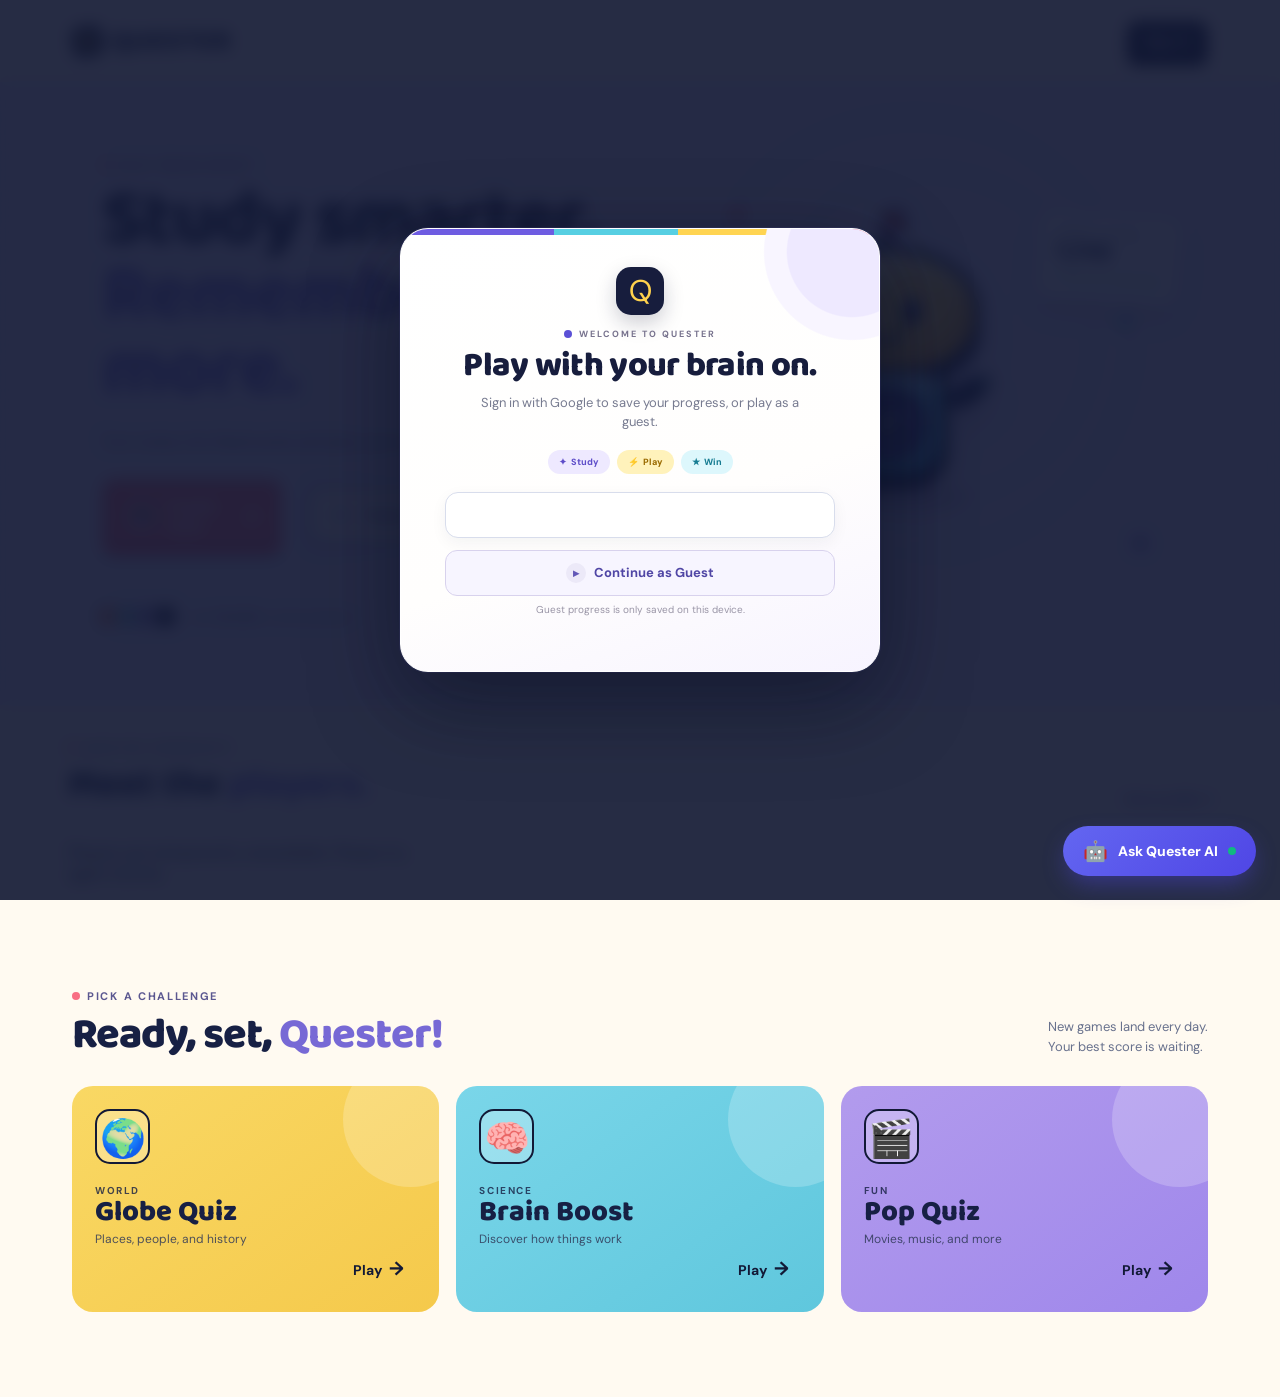
==== commit 1d81540f: "Fix community profiles and match app icon branding" ====
--- a/index.html
+++ b/index.html
@@ -4,18 +4,25 @@
     <meta charset="UTF-8" />
     <meta name="viewport" content="width=device-width, initial-scale=1, viewport-fit=cover, interactive-widget=resizes-content" />
     <meta name="theme-color" content="#111833" />
+    <meta name="application-name" content="QUESTER" />
+    <meta name="apple-mobile-web-app-capable" content="yes" />
+    <meta name="apple-mobile-web-app-status-bar-style" content="black-translucent" />
+    <meta name="apple-mobile-web-app-title" content="QUESTER" />
+    <link rel="manifest" href="manifest.webmanifest" />
+    <link rel="icon" href="assets/icon-192.png" />
+    <link rel="apple-touch-icon" href="assets/icon-192.png" />
     <title>QUESTER — Play smart</title>
     <link rel="preconnect" href="https://fonts.googleapis.com" />
     <link rel="preconnect" href="https://fonts.gstatic.com" crossorigin />
     <link href="https://fonts.googleapis.com/css2?family=Baloo+2:wght@600;700;800&family=DM+Sans:wght@400;500;700&display=swap" rel="stylesheet" />
-    <link rel="stylesheet" href="styles.css?v=8" />
+    <link rel="stylesheet" href="styles.css?v=10" />
     <style>
       .flashcard-home-button{border:2px solid #7769d5;border-radius:13px;padding:13px 16px;color:#4d409f;background:#fffaf1;text-decoration:none;font:700 14px "DM Sans",sans-serif;white-space:nowrap}
       .flashcard-home-button:hover{background:#ece8ff}
     </style>
     <link rel="stylesheet" href="trivia.css" />
     <link rel="stylesheet" href="multiplayer.css?v=3" />
-    <link rel="stylesheet" href="people.css" />
+    <link rel="stylesheet" href="people.css?v=2" />
     <link rel="stylesheet" href="bot.css?v=2" />
     <link rel="stylesheet" href="bot-mobile.css?v=2" />
     <link rel="stylesheet" href="avatar.css?v=2" />
@@ -180,6 +187,11 @@
         <h2 id="joinRoomTitle">Join a room</h2>
         <p>Enter the 6-character room ID shared by your friend.</p>
         <form id="joinRoomForm">
+          <div class="join-character-picker" aria-label="Choose your battle character">
+            <button type="button" class="join-character selected" data-join-character="profile"><span id="joinProfileCharacter">G</span><b>Profile</b></button>
+            <button type="button" class="join-character" data-join-character="neon-bot"><img src="assets/character-neon-bot.svg?v=2" alt="" /><b>Neon Bot</b></button>
+            <button type="button" class="join-character" data-join-character="forest-hero"><img src="assets/character-forest-hero.svg?v=2" alt="" /><b>Hero</b></button>
+          </div>
           <input id="homeRoomCode" maxlength="6" inputmode="numeric" pattern="[0-9]{6}" placeholder="ROOM ID" autocomplete="off" required />
           <p class="join-room-note" id="joinRoomNote" aria-live="polite"></p>
           <button class="button full" id="joinRoomSubmit" type="submit">Join game <span>→</span></button>
@@ -188,7 +200,8 @@
 
     </div>
     <div class="toast hidden" id="toast"></div>
-    <script src="app.js?v=14"></script>
+    <script src="app.js?v=16"></script>
     <script src="chat.js?v=2"></script>
+    <script src="pwa.js?v=1"></script>
   </body>
 </html>
--- a/styles.css
+++ b/styles.css
@@ -231,3 +231,16 @@
   #authModal .auth-subtitle{font-size:12px}
   #authModal .auth-perks{margin-bottom:15px}
 }
+
+.join-character-picker{display:grid;grid-template-columns:repeat(3,1fr);gap:7px;margin:13px 0}
+.join-character{display:grid;justify-items:center;gap:4px;padding:6px 4px!important;border:2px solid #e0ddea!important;border-radius:11px!important;background:#fff!important;color:#38405d!important;box-shadow:none!important;cursor:pointer}
+.join-character img,.join-character span{display:grid;width:40px;height:40px;border-radius:9px;object-fit:cover;image-rendering:pixelated;place-items:center;background:#9680e8;color:#fff;font:800 18px "Baloo 2",sans-serif;background-position:center;background-size:cover}
+.join-character b{font-size:9px}
+.join-character.selected{border-color:#6959dc!important;background:#f0edff!important}
+.join-character{position:relative;transition:transform .18s ease,border-color .18s ease!important}
+.join-character:hover{transform:translateY(-2px)!important}
+.join-character.selected:after{position:absolute;top:4px;right:4px;display:grid;width:15px;height:15px;place-items:center;border-radius:50%;background:#6555db;color:#fff;content:"✓";font-size:8px;font-weight:900}
+.join-character.selected img,.join-character.selected span{animation:joinCharacterFloat 1.7s ease-in-out infinite}
+.join-character[data-join-character="neon-bot"].selected img{filter:drop-shadow(0 0 5px #00df38)}
+@keyframes joinCharacterFloat{50%{transform:translateY(-3px) scale(1.03)}}
+@media(prefers-reduced-motion:reduce){.join-character,.join-character img,.join-character span{animation:none!important;transition:none!important}}
--- a/people.css
+++ b/people.css
@@ -1 +1 @@
-.people-home{max-width:1240px;margin:0 auto;padding:36px 48px 14px}.people-home-head{display:flex;justify-content:space-between;align-items:end}.people-home h2{font-size:38px;margin:4px 0}.people-home-head>a{color:#5547ad;font-size:13px;font-weight:700;text-decoration:none}.people-home-grid{display:grid;grid-template-columns:repeat(3,1fr);gap:14px;margin-top:18px}.people-home-card{background:#fff;border:1px solid #e5dff1;border-radius:18px;padding:16px;display:flex;flex-direction:column;align-items:flex-start}.people-home-card b,.people-home-card .player-photo{display:grid;place-items:center;width:56px;height:56px;border-radius:16px;background:#f7d566;color:#302759;font:800 22px 'Baloo 2';background-size:cover;background-position:center}.people-home-card h3{margin:10px 0 2px;font-size:17px}.people-home-card p{color:#827b9b;font-size:12px;margin:0 0 12px}.people-home-card button{width:100%;border:1px solid #d6ceed;border-radius:9px;padding:8px;background:#fff;color:#5949b6;font-weight:700;cursor:pointer}.people-home-card button.following{background:#6d5bd0;border-color:#6d5bd0;color:#fff}@media(max-width:720px){.people-home{padding:29px 20px 7px}.people-home h2{font-size:31px}.people-home-grid{grid-template-columns:1fr 1fr}.people-home-head{align-items:flex-start;flex-direction:column;gap:7px}}
+.people-home{max-width:1240px;margin:0 auto;padding:36px 48px 14px}.people-home-head{display:flex;justify-content:space-between;align-items:end}.people-home h2{font-size:38px;margin:4px 0}.people-home-head>a{color:#5547ad;font-size:13px;font-weight:700;text-decoration:none}.people-home-grid{display:grid;grid-template-columns:repeat(3,1fr);gap:14px;margin-top:18px}.people-home-card{background:#fff;border:1px solid #e5dff1;border-radius:18px;padding:16px;display:flex;flex-direction:column;align-items:flex-start;cursor:pointer;transition:.18s transform,.18s box-shadow}.people-home-card:hover,.people-home-card:focus-visible{transform:translateY(-3px);box-shadow:0 12px 28px #33236b18;outline:2px solid #7769d5;outline-offset:2px}.people-home-card b,.people-home-card .player-photo{display:grid;place-items:center;width:56px;height:56px;border-radius:16px;background:#f7d566;color:#302759;font:800 22px 'Baloo 2';background-size:cover;background-position:center}.people-home-card h3{margin:10px 0 2px;font-size:17px}.people-home-card p{color:#827b9b;font-size:12px;margin:0 0 12px}.people-home-card button{width:100%;border:1px solid #d6ceed;border-radius:9px;padding:8px;background:#fff;color:#5949b6;font-weight:700;cursor:pointer}.people-home-card button.following{background:#6d5bd0;border-color:#6d5bd0;color:#fff}@media(max-width:720px){.people-home{padding:29px 20px 7px}.people-home h2{font-size:31px}.people-home-grid{grid-template-columns:1fr 1fr}.people-home-head{align-items:flex-start;flex-direction:column;gap:7px}}
